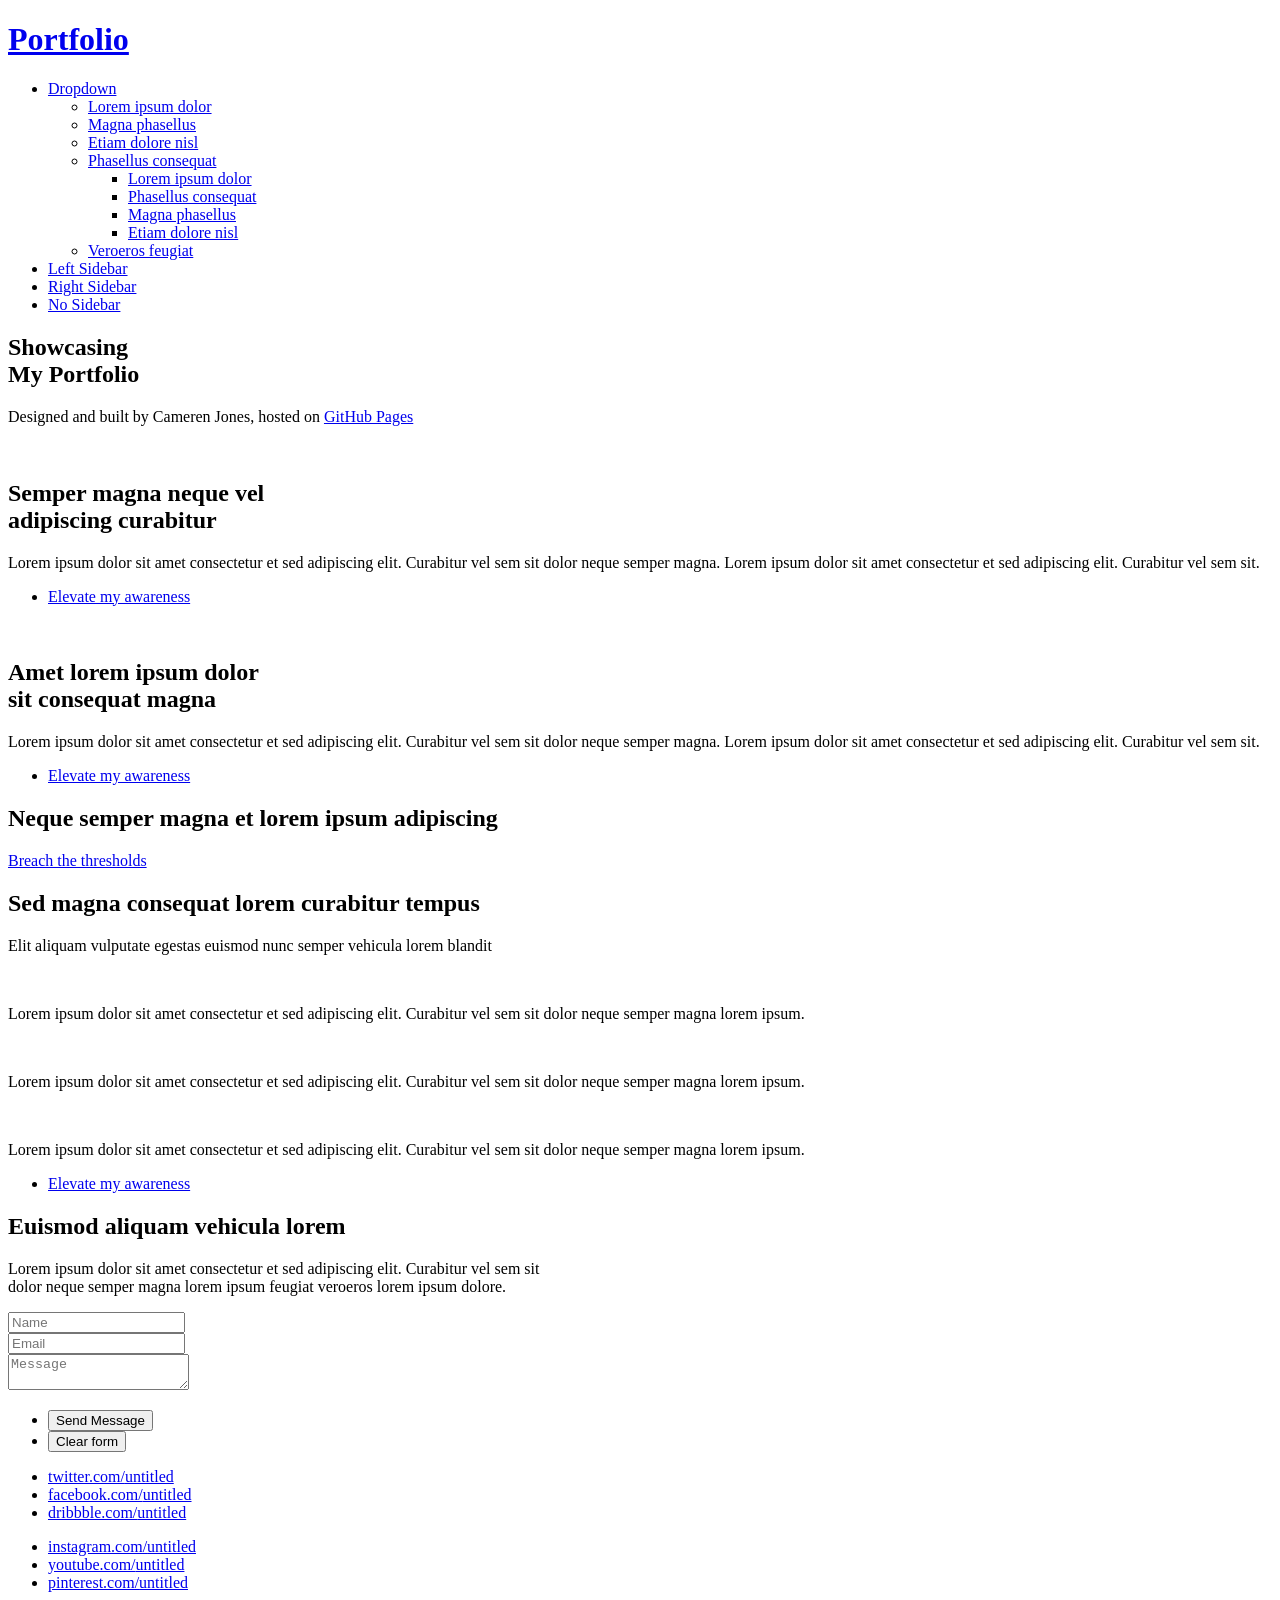
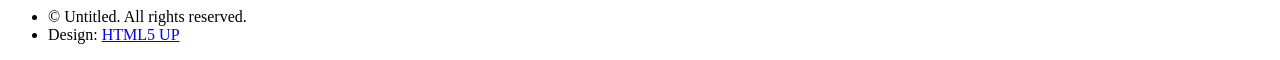
==== index.html @ 34ec031c "Add files via upload" ====
<!DOCTYPE HTML>
<!--
	Telephasic by HTML5 UP
	html5up.net | @ajlkn
	Free for personal and commercial use under the CCA 3.0 license (html5up.net/license)
-->
<html>
	<head>
		<title>Telephasic by HTML5 UP</title>
		<meta charset="utf-8" />
		<meta name="viewport" content="width=device-width, initial-scale=1, user-scalable=no" />
		<link rel="stylesheet" href="assets/css/main.css" />
	</head>
	<body class="homepage is-preload">
		<div id="page-wrapper">

			<!-- Header -->
				<div id="header-wrapper">
					<div id="header" class="container">

						<!-- Logo -->
							<h1 id="logo"><a href="index.html">Portfolio</a></h1>

						<!-- Nav -->
							<nav id="nav">
								<ul>
									<li>
										<a href="#">Dropdown</a>
										<ul>
											<li><a href="#">Lorem ipsum dolor</a></li>
											<li><a href="#">Magna phasellus</a></li>
											<li><a href="#">Etiam dolore nisl</a></li>
											<li>
												<a href="#">Phasellus consequat</a>
												<ul>
													<li><a href="#">Lorem ipsum dolor</a></li>
													<li><a href="#">Phasellus consequat</a></li>
													<li><a href="#">Magna phasellus</a></li>
													<li><a href="#">Etiam dolore nisl</a></li>
												</ul>
											</li>
											<li><a href="#">Veroeros feugiat</a></li>
										</ul>
									</li>
									<li><a href="left-sidebar.html">Left Sidebar</a></li>
									<li class="break"><a href="right-sidebar.html">Right Sidebar</a></li>
									<li><a href="no-sidebar.html">No Sidebar</a></li>
								</ul>
							</nav>

					</div>

					<!-- Hero -->
						<section id="hero" class="container">
							<header>
								<h2>Showcasing
								<br />
								My Portfolio</h2>
							</header>
							<p>Designed and built by Cameren Jones, hosted on <a href="https://github.com/Camisudo/camisudo.github.io">GitHub Pages</a>
							<br />
							</li>
							</ul>
						</section>

				</div>

			<!-- Features 1 -->
				<div class="wrapper">
					<div class="container">
						<div class="row">
							<section class="col-6 col-12-narrower feature">
								<div class="image-wrapper first">
									<a href="#" class="image featured first"><img src="images/pic01.jpg" alt="" /></a>
								</div>
								<header>
									<h2>Semper magna neque vel<br />
									adipiscing curabitur</h2>
								</header>
								<p>Lorem ipsum dolor sit amet consectetur et sed adipiscing elit. Curabitur vel
								sem sit dolor neque semper magna. Lorem ipsum dolor sit amet consectetur et sed
								adipiscing elit. Curabitur vel sem sit.</p>
								<ul class="actions">
									<li><a href="#" class="button">Elevate my awareness</a></li>
								</ul>
							</section>
							<section class="col-6 col-12-narrower feature">
								<div class="image-wrapper">
									<a href="#" class="image featured"><img src="images/pic02.jpg" alt="" /></a>
								</div>
								<header>
									<h2>Amet lorem ipsum dolor<br />
									sit consequat magna</h2>
								</header>
								<p>Lorem ipsum dolor sit amet consectetur et sed adipiscing elit. Curabitur vel
								sem sit dolor neque semper magna. Lorem ipsum dolor sit amet consectetur et sed
								adipiscing elit. Curabitur vel sem sit.</p>
								<ul class="actions">
									<li><a href="#" class="button">Elevate my awareness</a></li>
								</ul>
							</section>
						</div>
					</div>
				</div>

			<!-- Promo -->
				<div id="promo-wrapper">
					<section id="promo">
						<h2>Neque semper magna et lorem ipsum adipiscing</h2>
						<a href="#" class="button">Breach the thresholds</a>
					</section>
				</div>

			<!-- Features 2 -->
				<div class="wrapper">
					<section class="container">
						<header class="major">
							<h2>Sed magna consequat lorem curabitur tempus</h2>
							<p>Elit aliquam vulputate egestas euismod nunc semper vehicula lorem blandit</p>
						</header>
						<div class="row features">
							<section class="col-4 col-12-narrower feature">
								<div class="image-wrapper first">
									<a href="#" class="image featured"><img src="images/pic03.jpg" alt="" /></a>
								</div>
								<p>Lorem ipsum dolor sit amet consectetur et sed adipiscing elit. Curabitur
								vel sem sit dolor neque semper magna lorem ipsum.</p>
							</section>
							<section class="col-4 col-12-narrower feature">
								<div class="image-wrapper">
									<a href="#" class="image featured"><img src="images/pic04.jpg" alt="" /></a>
								</div>
								<p>Lorem ipsum dolor sit amet consectetur et sed adipiscing elit. Curabitur
								vel sem sit dolor neque semper magna lorem ipsum.</p>
							</section>
							<section class="col-4 col-12-narrower feature">
								<div class="image-wrapper">
									<a href="#" class="image featured"><img src="images/pic05.jpg" alt="" /></a>
								</div>
								<p>Lorem ipsum dolor sit amet consectetur et sed adipiscing elit. Curabitur
								vel sem sit dolor neque semper magna lorem ipsum.</p>
							</section>
						</div>
						<ul class="actions major">
							<li><a href="#" class="button">Elevate my awareness</a></li>
						</ul>
					</section>
				</div>

			<!-- Footer -->
				<div id="footer-wrapper">
					<div id="footer" class="container">
						<header class="major">
							<h2>Euismod aliquam vehicula lorem</h2>
							<p>Lorem ipsum dolor sit amet consectetur et sed adipiscing elit. Curabitur vel sem sit<br />
							dolor neque semper magna lorem ipsum feugiat veroeros lorem ipsum dolore.</p>
						</header>
						<div class="row">
							<section class="col-6 col-12-narrower">
								<form method="post" action="#">
									<div class="row gtr-50">
										<div class="col-6 col-12-mobile">
											<input name="name" placeholder="Name" type="text" />
										</div>
										<div class="col-6 col-12-mobile">
											<input name="email" placeholder="Email" type="text" />
										</div>
										<div class="col-12">
											<textarea name="message" placeholder="Message"></textarea>
										</div>
										<div class="col-12">
											<ul class="actions">
												<li><input type="submit" value="Send Message" /></li>
												<li><input type="reset" value="Clear form" /></li>
											</ul>
										</div>
									</div>
								</form>
							</section>
							<section class="col-6 col-12-narrower">
								<div class="row gtr-0">
									<ul class="divided icons col-6 col-12-mobile">
										<li class="icon brands fa-twitter"><a href="#"><span class="extra">twitter.com/</span>untitled</a></li>
										<li class="icon brands fa-facebook-f"><a href="#"><span class="extra">facebook.com/</span>untitled</a></li>
										<li class="icon brands fa-dribbble"><a href="#"><span class="extra">dribbble.com/</span>untitled</a></li>
									</ul>
									<ul class="divided icons col-6 col-12-mobile">
										<li class="icon brands fa-instagram"><a href="#"><span class="extra">instagram.com/</span>untitled</a></li>
										<li class="icon brands fa-youtube"><a href="#"><span class="extra">youtube.com/</span>untitled</a></li>
										<li class="icon brands fa-pinterest"><a href="#"><span class="extra">pinterest.com/</span>untitled</a></li>
									</ul>
								</div>
							</section>
						</div>
					</div>
					<div id="copyright" class="container">
						<ul class="menu">
							<li>&copy; Untitled. All rights reserved.</li><li>Design: <a href="http://html5up.net">HTML5 UP</a></li>
						</ul>
					</div>
				</div>

		</div>

		<!-- Scripts -->
			<script src="assets/js/jquery.min.js"></script>
			<script src="assets/js/jquery.dropotron.min.js"></script>
			<script src="assets/js/browser.min.js"></script>
			<script src="assets/js/breakpoints.min.js"></script>
			<script src="assets/js/util.js"></script>
			<script src="assets/js/main.js"></script>

	</body>
</html>
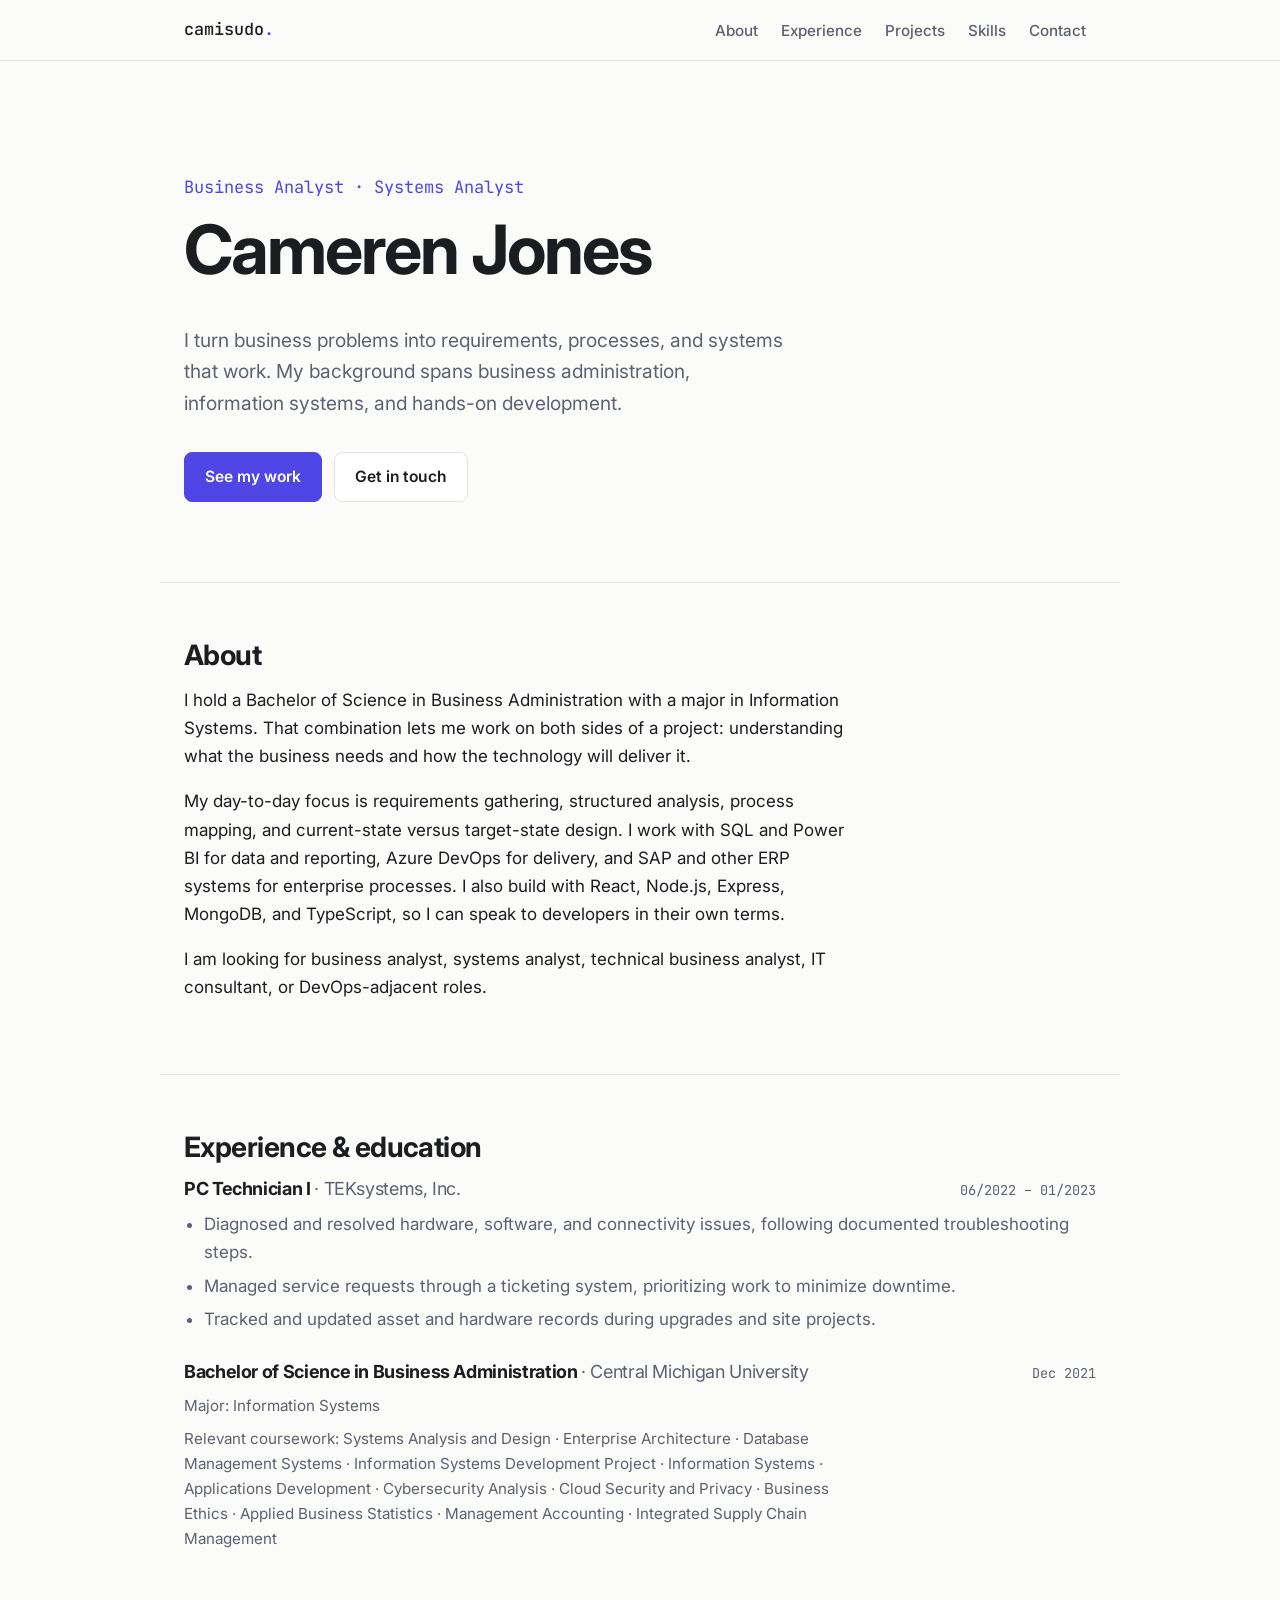
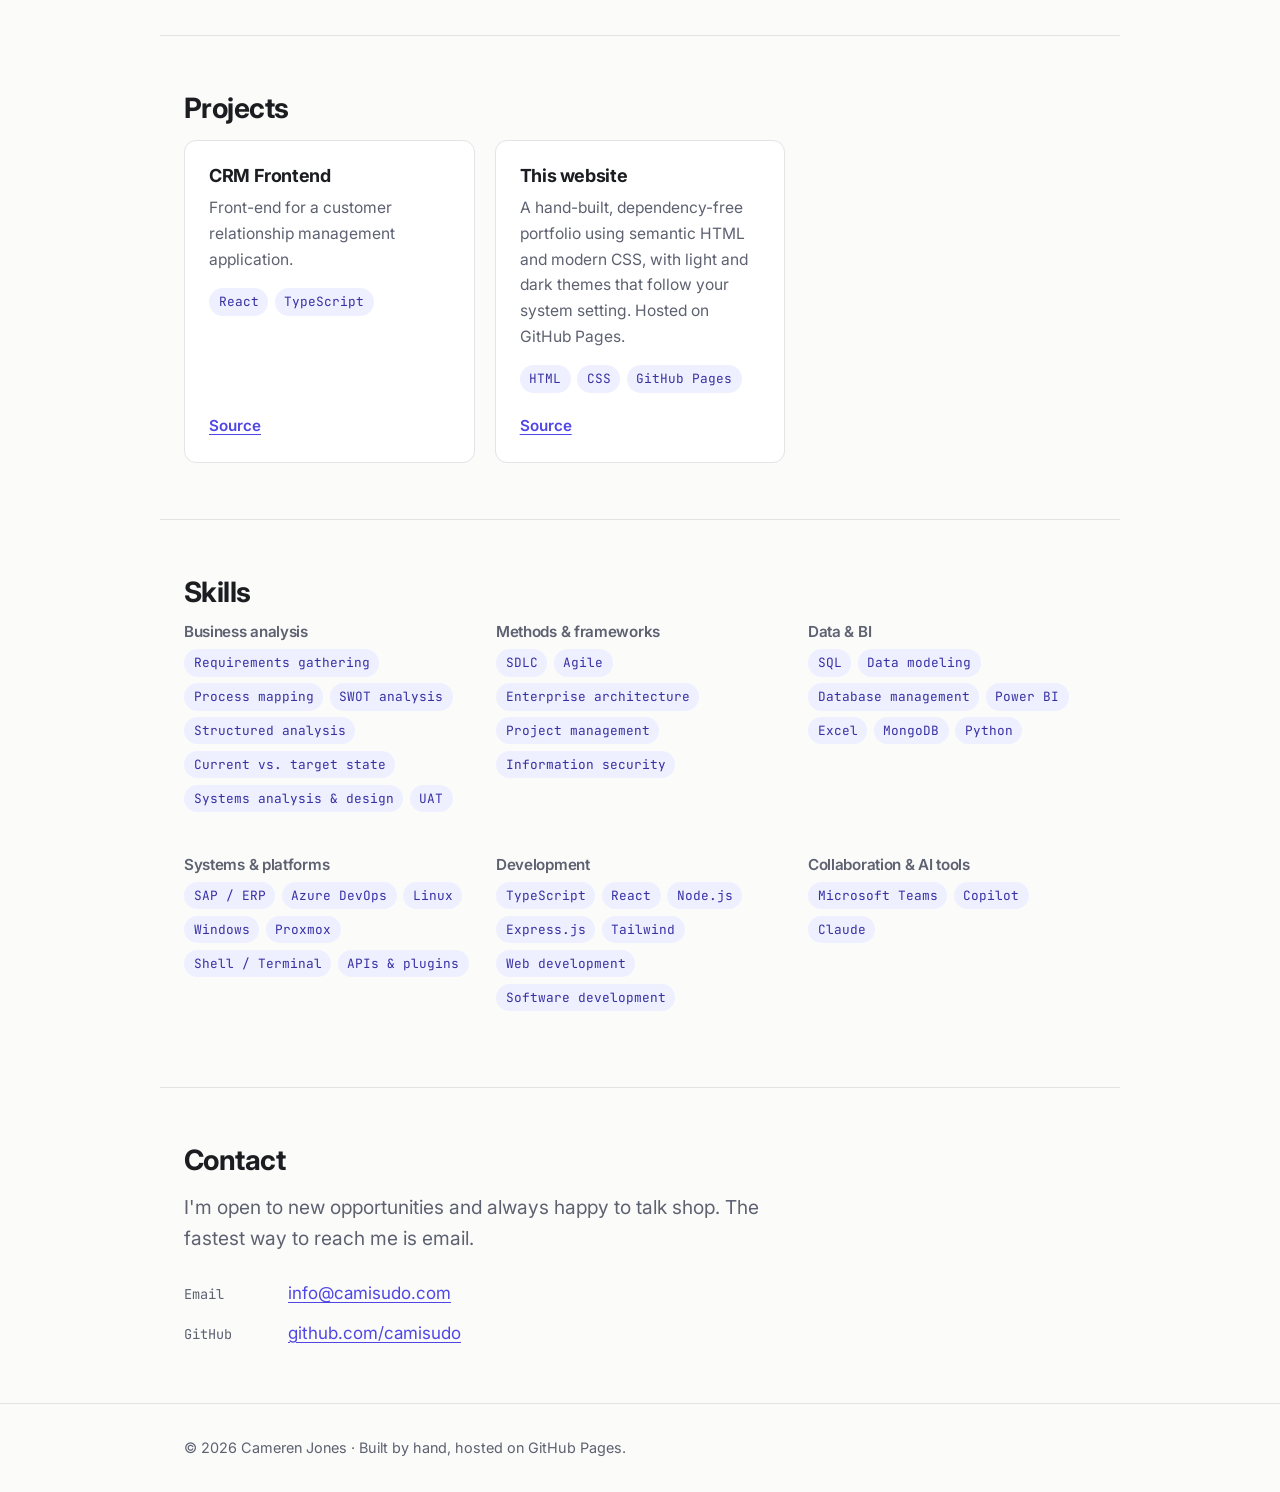
==== commit 28988b32: "Redesign portfolio for business analyst positioning - Single-page layout, light/dark theme follows s" ====
--- a/index.html
+++ b/index.html
@@ -1,214 +1,150 @@
-<!DOCTYPE HTML>
-<!--
-	Telephasic by HTML5 UP
-	html5up.net | @ajlkn
-	Free for personal and commercial use under the CCA 3.0 license (html5up.net/license)
--->
-<html>
-	<head>
-		<title>Telephasic by HTML5 UP</title>
-		<meta charset="utf-8" />
-		<meta name="viewport" content="width=device-width, initial-scale=1, user-scalable=no" />
-		<link rel="stylesheet" href="assets/css/main.css" />
-	</head>
-	<body class="homepage is-preload">
-		<div id="page-wrapper">
-
-			<!-- Header -->
-				<div id="header-wrapper">
-					<div id="header" class="container">
-
-						<!-- Logo -->
-							<h1 id="logo"><a href="index.html">Portfolio</a></h1>
-
-						<!-- Nav -->
-							<nav id="nav">
-								<ul>
-									<li>
-										<a href="#">Dropdown</a>
-										<ul>
-											<li><a href="#">Lorem ipsum dolor</a></li>
-											<li><a href="#">Magna phasellus</a></li>
-											<li><a href="#">Etiam dolore nisl</a></li>
-											<li>
-												<a href="#">Phasellus consequat</a>
-												<ul>
-													<li><a href="#">Lorem ipsum dolor</a></li>
-													<li><a href="#">Phasellus consequat</a></li>
-													<li><a href="#">Magna phasellus</a></li>
-													<li><a href="#">Etiam dolore nisl</a></li>
-												</ul>
-											</li>
-											<li><a href="#">Veroeros feugiat</a></li>
-										</ul>
-									</li>
-									<li><a href="left-sidebar.html">Left Sidebar</a></li>
-									<li class="break"><a href="right-sidebar.html">Right Sidebar</a></li>
-									<li><a href="no-sidebar.html">No Sidebar</a></li>
-								</ul>
-							</nav>
-
-					</div>
-
-					<!-- Hero -->
-						<section id="hero" class="container">
-							<header>
-								<h2>Showcasing
-								<br />
-								My Portfolio</h2>
-							</header>
-							<p>Designed and built by Cameren Jones, hosted on <a href="https://github.com/Camisudo/camisudo.github.io">GitHub Pages</a>
-							<br />
-							</li>
-							</ul>
-						</section>
-
-				</div>
-
-			<!-- Features 1 -->
-				<div class="wrapper">
-					<div class="container">
-						<div class="row">
-							<section class="col-6 col-12-narrower feature">
-								<div class="image-wrapper first">
-									<a href="#" class="image featured first"><img src="images/pic01.jpg" alt="" /></a>
-								</div>
-								<header>
-									<h2>Semper magna neque vel<br />
-									adipiscing curabitur</h2>
-								</header>
-								<p>Lorem ipsum dolor sit amet consectetur et sed adipiscing elit. Curabitur vel
-								sem sit dolor neque semper magna. Lorem ipsum dolor sit amet consectetur et sed
-								adipiscing elit. Curabitur vel sem sit.</p>
-								<ul class="actions">
-									<li><a href="#" class="button">Elevate my awareness</a></li>
-								</ul>
-							</section>
-							<section class="col-6 col-12-narrower feature">
-								<div class="image-wrapper">
-									<a href="#" class="image featured"><img src="images/pic02.jpg" alt="" /></a>
-								</div>
-								<header>
-									<h2>Amet lorem ipsum dolor<br />
-									sit consequat magna</h2>
-								</header>
-								<p>Lorem ipsum dolor sit amet consectetur et sed adipiscing elit. Curabitur vel
-								sem sit dolor neque semper magna. Lorem ipsum dolor sit amet consectetur et sed
-								adipiscing elit. Curabitur vel sem sit.</p>
-								<ul class="actions">
-									<li><a href="#" class="button">Elevate my awareness</a></li>
-								</ul>
-							</section>
-						</div>
-					</div>
-				</div>
-
-			<!-- Promo -->
-				<div id="promo-wrapper">
-					<section id="promo">
-						<h2>Neque semper magna et lorem ipsum adipiscing</h2>
-						<a href="#" class="button">Breach the thresholds</a>
-					</section>
-				</div>
-
-			<!-- Features 2 -->
-				<div class="wrapper">
-					<section class="container">
-						<header class="major">
-							<h2>Sed magna consequat lorem curabitur tempus</h2>
-							<p>Elit aliquam vulputate egestas euismod nunc semper vehicula lorem blandit</p>
-						</header>
-						<div class="row features">
-							<section class="col-4 col-12-narrower feature">
-								<div class="image-wrapper first">
-									<a href="#" class="image featured"><img src="images/pic03.jpg" alt="" /></a>
-								</div>
-								<p>Lorem ipsum dolor sit amet consectetur et sed adipiscing elit. Curabitur
-								vel sem sit dolor neque semper magna lorem ipsum.</p>
-							</section>
-							<section class="col-4 col-12-narrower feature">
-								<div class="image-wrapper">
-									<a href="#" class="image featured"><img src="images/pic04.jpg" alt="" /></a>
-								</div>
-								<p>Lorem ipsum dolor sit amet consectetur et sed adipiscing elit. Curabitur
-								vel sem sit dolor neque semper magna lorem ipsum.</p>
-							</section>
-							<section class="col-4 col-12-narrower feature">
-								<div class="image-wrapper">
-									<a href="#" class="image featured"><img src="images/pic05.jpg" alt="" /></a>
-								</div>
-								<p>Lorem ipsum dolor sit amet consectetur et sed adipiscing elit. Curabitur
-								vel sem sit dolor neque semper magna lorem ipsum.</p>
-							</section>
-						</div>
-						<ul class="actions major">
-							<li><a href="#" class="button">Elevate my awareness</a></li>
-						</ul>
-					</section>
-				</div>
-
-			<!-- Footer -->
-				<div id="footer-wrapper">
-					<div id="footer" class="container">
-						<header class="major">
-							<h2>Euismod aliquam vehicula lorem</h2>
-							<p>Lorem ipsum dolor sit amet consectetur et sed adipiscing elit. Curabitur vel sem sit<br />
-							dolor neque semper magna lorem ipsum feugiat veroeros lorem ipsum dolore.</p>
-						</header>
-						<div class="row">
-							<section class="col-6 col-12-narrower">
-								<form method="post" action="#">
-									<div class="row gtr-50">
-										<div class="col-6 col-12-mobile">
-											<input name="name" placeholder="Name" type="text" />
-										</div>
-										<div class="col-6 col-12-mobile">
-											<input name="email" placeholder="Email" type="text" />
-										</div>
-										<div class="col-12">
-											<textarea name="message" placeholder="Message"></textarea>
-										</div>
-										<div class="col-12">
-											<ul class="actions">
-												<li><input type="submit" value="Send Message" /></li>
-												<li><input type="reset" value="Clear form" /></li>
-											</ul>
-										</div>
-									</div>
-								</form>
-							</section>
-							<section class="col-6 col-12-narrower">
-								<div class="row gtr-0">
-									<ul class="divided icons col-6 col-12-mobile">
-										<li class="icon brands fa-twitter"><a href="#"><span class="extra">twitter.com/</span>untitled</a></li>
-										<li class="icon brands fa-facebook-f"><a href="#"><span class="extra">facebook.com/</span>untitled</a></li>
-										<li class="icon brands fa-dribbble"><a href="#"><span class="extra">dribbble.com/</span>untitled</a></li>
-									</ul>
-									<ul class="divided icons col-6 col-12-mobile">
-										<li class="icon brands fa-instagram"><a href="#"><span class="extra">instagram.com/</span>untitled</a></li>
-										<li class="icon brands fa-youtube"><a href="#"><span class="extra">youtube.com/</span>untitled</a></li>
-										<li class="icon brands fa-pinterest"><a href="#"><span class="extra">pinterest.com/</span>untitled</a></li>
-									</ul>
-								</div>
-							</section>
-						</div>
-					</div>
-					<div id="copyright" class="container">
-						<ul class="menu">
-							<li>&copy; Untitled. All rights reserved.</li><li>Design: <a href="http://html5up.net">HTML5 UP</a></li>
-						</ul>
-					</div>
-				</div>
-
-		</div>
-
-		<!-- Scripts -->
-			<script src="assets/js/jquery.min.js"></script>
-			<script src="assets/js/jquery.dropotron.min.js"></script>
-			<script src="assets/js/browser.min.js"></script>
-			<script src="assets/js/breakpoints.min.js"></script>
-			<script src="assets/js/util.js"></script>
-			<script src="assets/js/main.js"></script>
-
-	</body>
-</html>+<!DOCTYPE html>
+<html lang="en">
+<head>
+  <meta charset="utf-8" />
+  <meta name="viewport" content="width=device-width, initial-scale=1" />
+  <title>Cameren Jones — Business Analyst</title>
+  <meta name="description" content="Cameren Jones: business analyst and systems analyst with a BS in Business Administration (Information Systems). Requirements, process design, data, and systems." />
+  <meta property="og:title" content="Cameren Jones — Business Analyst" />
+  <meta property="og:description" content="Business analyst bridging business needs and technology: requirements, process design, data, and systems." />
+  <meta property="og:url" content="https://www.camisudo.com/" />
+  <meta property="og:type" content="website" />
+  <link rel="canonical" href="https://www.camisudo.com/" />
+  <link rel="icon" href="favicon.svg" type="image/svg+xml" />
+  <link rel="preconnect" href="https://fonts.googleapis.com" />
+  <link rel="preconnect" href="https://fonts.gstatic.com" crossorigin />
+  <link href="https://fonts.googleapis.com/css2?family=Inter:wght@400;500;600;700&family=JetBrains+Mono:wght@400;500&display=swap" rel="stylesheet" />
+  <link rel="stylesheet" href="style.css" />
+</head>
+<body>
+  <a class="skip" href="#main">Skip to content</a>
+
+  <header class="site-header">
+    <div class="container nav">
+      <a class="brand" href="#top">camisudo<span class="accent">.</span></a>
+      <nav aria-label="Main">
+        <ul>
+          <li><a href="#about">About</a></li>
+          <li><a href="#experience">Experience</a></li>
+          <li><a href="#projects">Projects</a></li>
+          <li><a href="#skills">Skills</a></li>
+          <li><a href="#contact">Contact</a></li>
+        </ul>
+      </nav>
+    </div>
+  </header>
+
+  <main id="main">
+    <!-- Hero -->
+    <section class="hero container" id="top">
+      <p class="eyebrow">Business Analyst · Systems Analyst</p>
+      <h1>Cameren Jones</h1>
+      <p class="lede">I turn business problems into requirements, processes, and systems that work. My background spans business administration, information systems, and hands-on development.</p>
+      <div class="actions">
+        <a class="btn primary" href="#projects">See my work</a>
+        <a class="btn" href="#contact">Get in touch</a>
+      </div>
+    </section>
+
+    <!-- About -->
+    <section class="section container" id="about">
+      <h2>About</h2>
+      <div class="about">
+        <p>I hold a Bachelor of Science in Business Administration with a major in Information Systems. That combination lets me work on both sides of a project: understanding what the business needs and how the technology will deliver it.</p>
+        <p>My day-to-day focus is requirements gathering, structured analysis, process mapping, and current-state versus target-state design. I work with SQL and Power BI for data and reporting, Azure DevOps for delivery, and SAP and other ERP systems for enterprise processes. I also build with React, Node.js, Express, MongoDB, and TypeScript, so I can speak to developers in their own terms.</p>
+        <p>I am looking for business analyst, systems analyst, technical business analyst, IT consultant, or DevOps-adjacent roles.</p>
+      </div>
+    </section>
+
+    <!-- Experience & Education -->
+    <section class="section container" id="experience">
+      <h2>Experience &amp; education</h2>
+      <div class="job">
+        <div class="job-head"><h3>PC Technician I <span>· TEKsystems, Inc.</span></h3><span class="dates">06/2022 – 01/2023</span></div>
+        <ul class="duties">
+          <li>Diagnosed and resolved hardware, software, and connectivity issues, following documented troubleshooting steps.</li>
+          <li>Managed service requests through a ticketing system, prioritizing work to minimize downtime.</li>
+          <li>Tracked and updated asset and hardware records during upgrades and site projects.</li>
+        </ul>
+      </div>
+      <div class="job">
+        <div class="job-head"><h3>Bachelor of Science in Business Administration <span>· Central Michigan University</span></h3><span class="dates">Dec 2021</span></div>
+        <p class="meta-line">Major: Information Systems</p>
+        <p class="meta-line">Relevant coursework: Systems Analysis and Design · Enterprise Architecture · Database Management Systems · Information Systems Development Project · Information Systems · Applications Development · Cybersecurity Analysis · Cloud Security and Privacy · Business Ethics · Applied Business Statistics · Management Accounting · Integrated Supply Chain Management</p>
+      </div>
+    </section>
+
+    <!-- Projects -->
+    <section class="section container" id="projects">
+      <h2>Projects</h2>
+      <div class="grid">
+        <article class="card">
+          <h3>CRM Frontend</h3>
+          <p>Front-end for a customer relationship management application.</p>
+          <ul class="tags"><li>React</li><li>TypeScript</li></ul>
+          <div class="links">
+            <a href="https://github.com/camisudo/CRM-Frontend">Source</a>
+          </div>
+        </article>
+
+        <article class="card">
+          <h3>This website</h3>
+          <p>A hand-built, dependency-free portfolio using semantic HTML and modern CSS, with light and dark themes that follow your system setting. Hosted on GitHub Pages.</p>
+          <ul class="tags"><li>HTML</li><li>CSS</li><li>GitHub Pages</li></ul>
+          <div class="links">
+            <a href="https://github.com/camisudo/camisudo.github.io">Source</a>
+          </div>
+        </article>
+      </div>
+    </section>
+
+    <!-- Skills -->
+    <section class="section container" id="skills">
+      <h2>Skills</h2>
+      <div class="skills">
+        <div>
+          <h3>Business analysis</h3>
+          <ul class="tags"><li>Requirements gathering</li><li>Process mapping</li><li>SWOT analysis</li><li>Structured analysis</li><li>Current vs. target state</li><li>Systems analysis &amp; design</li><li>UAT</li></ul>
+        </div>
+        <div>
+          <h3>Methods &amp; frameworks</h3>
+          <ul class="tags"><li>SDLC</li><li>Agile</li><li>Enterprise architecture</li><li>Project management</li><li>Information security</li></ul>
+        </div>
+        <div>
+          <h3>Data &amp; BI</h3>
+          <ul class="tags"><li>SQL</li><li>Data modeling</li><li>Database management</li><li>Power BI</li><li>Excel</li><li>MongoDB</li><li>Python</li></ul>
+        </div>
+        <div>
+          <h3>Systems &amp; platforms</h3>
+          <ul class="tags"><li>SAP / ERP</li><li>Azure DevOps</li><li>Linux</li><li>Windows</li><li>Proxmox</li><li>Shell / Terminal</li><li>APIs &amp; plugins</li></ul>
+        </div>
+        <div>
+          <h3>Development</h3>
+          <ul class="tags"><li>TypeScript</li><li>React</li><li>Node.js</li><li>Express.js</li><li>Tailwind</li><li>Web development</li><li>Software development</li></ul>
+        </div>
+        <div>
+          <h3>Collaboration &amp; AI tools</h3>
+          <ul class="tags"><li>Microsoft Teams</li><li>Copilot</li><li>Claude</li></ul>
+        </div>
+      </div>
+    </section>
+
+    <!-- Contact -->
+    <section class="section container" id="contact">
+      <h2>Contact</h2>
+      <p class="lede">I'm open to new opportunities and always happy to talk shop. The fastest way to reach me is email.</p>
+      <ul class="contact">
+        <!-- Contact details -->
+        <li><span class="label">Email</span><a href="mailto:info@camisudo.com">info@camisudo.com</a></li>
+        <li><span class="label">GitHub</span><a href="https://github.com/camisudo">github.com/camisudo</a></li>
+      </ul>
+    </section>
+  </main>
+
+  <footer class="site-footer">
+    <div class="container">
+      <p>&copy; 2026 Cameren Jones · Built by hand, hosted on GitHub Pages.</p>
+    </div>
+  </footer>
+</body>
+</html>
--- a/style.css
+++ b/style.css
@@ -0,0 +1,146 @@
+:root {
+  --bg: #fbfbfa;
+  --surface: #ffffff;
+  --text: #1c1d21;
+  --muted: #5d6170;
+  --border: #e4e4e7;
+  --accent: #4f46e5;
+  --accent-contrast: #ffffff;
+  --tag-bg: #eef0ff;
+  --tag-text: #3730a3;
+  --radius: 12px;
+  --max: 960px;
+  --font: "Inter", system-ui, -apple-system, "Segoe UI", Roboto, sans-serif;
+  --mono: "JetBrains Mono", ui-monospace, SFMono-Regular, Menlo, monospace;
+  color-scheme: light dark;
+}
+
+@media (prefers-color-scheme: dark) {
+  :root {
+    --bg: #0f1014;
+    --surface: #17181e;
+    --text: #e8e8ec;
+    --muted: #9a9caa;
+    --border: #2a2c35;
+    --accent: #8b85ff;
+    --accent-contrast: #0f1014;
+    --tag-bg: #23243a;
+    --tag-text: #c7c4ff;
+  }
+}
+
+*, *::before, *::after { box-sizing: border-box; }
+
+html { scroll-behavior: smooth; scroll-padding-top: 4.5rem; }
+@media (prefers-reduced-motion: reduce) { html { scroll-behavior: auto; } }
+
+body {
+  margin: 0;
+  background: var(--bg);
+  color: var(--text);
+  font-family: var(--font);
+  font-size: 1.0625rem;
+  line-height: 1.65;
+  -webkit-font-smoothing: antialiased;
+}
+
+a { color: var(--accent); text-underline-offset: 3px; }
+a:hover { text-decoration-thickness: 2px; }
+:focus-visible { outline: 2px solid var(--accent); outline-offset: 3px; border-radius: 4px; }
+
+h1, h2, h3 { line-height: 1.2; letter-spacing: -0.02em; margin: 0 0 0.5em; }
+h2 { font-size: 1.75rem; }
+h3 { font-size: 1.125rem; }
+p { margin: 0 0 1em; }
+
+.container { width: 100%; max-width: var(--max); margin: 0 auto; padding: 0 1rem; }
+@media (min-width: 640px) { .container { padding: 0 1.5rem; } }
+
+.skip {
+  position: absolute; left: -999px; top: 0.5rem;
+  background: var(--accent); color: var(--accent-contrast);
+  padding: 0.5rem 1rem; border-radius: 6px; z-index: 100;
+}
+.skip:focus { left: 0.5rem; }
+
+/* Header */
+.site-header {
+  position: sticky; top: 0; z-index: 10;
+  background: color-mix(in srgb, var(--bg) 85%, transparent);
+  backdrop-filter: blur(8px);
+  border-bottom: 1px solid var(--border);
+}
+.nav { display: flex; align-items: center; justify-content: space-between; gap: 1rem; height: 3.75rem; }
+.brand { font-family: var(--mono); font-weight: 500; color: var(--text); text-decoration: none; font-size: 1.05rem; }
+.accent { color: var(--accent); }
+.nav ul { display: flex; gap: 0.25rem; list-style: none; margin: 0; padding: 0; }
+.nav a:not(.brand) {
+  color: var(--muted); text-decoration: none; font-size: 0.95rem; font-weight: 500;
+  padding: 0.4rem 0.6rem; border-radius: 6px;
+}
+.nav a:not(.brand):hover { color: var(--text); background: var(--tag-bg); }
+@media (max-width: 480px) {
+  .nav ul { gap: 0; }
+  .nav a:not(.brand) { font-size: 0.875rem; padding: 0.4rem 0.4rem; }
+}
+
+/* Hero */
+.hero { padding-top: 5rem; padding-bottom: 4rem; }
+@media (min-width: 640px) { .hero { padding-top: 7rem; padding-bottom: 5rem; } }
+.eyebrow { font-family: var(--mono); color: var(--accent); margin-bottom: 0.5rem; }
+.hero h1 { font-size: clamp(2.5rem, 8vw, 4.25rem); font-weight: 700; letter-spacing: -0.03em; }
+.lede { font-size: 1.2rem; color: var(--muted); max-width: 38rem; }
+.actions { display: flex; flex-wrap: wrap; gap: 0.75rem; margin-top: 2rem; }
+
+.btn {
+  display: inline-block; padding: 0.7rem 1.25rem; border-radius: 8px;
+  border: 1px solid var(--border); background: var(--surface);
+  color: var(--text); font-weight: 600; font-size: 0.975rem; text-decoration: none;
+  transition: transform 0.15s ease, border-color 0.15s ease;
+}
+.btn:hover { border-color: var(--accent); transform: translateY(-1px); }
+.btn.primary { background: var(--accent); border-color: var(--accent); color: var(--accent-contrast); }
+
+/* Sections */
+.section { padding-top: 3.5rem; padding-bottom: 3.5rem; border-top: 1px solid var(--border); }
+.about { max-width: 42rem; }
+
+.grid { display: grid; gap: 1.25rem; grid-template-columns: repeat(auto-fill, minmax(min(100%, 270px), 1fr)); }
+.card {
+  display: flex; flex-direction: column;
+  background: var(--surface); border: 1px solid var(--border); border-radius: var(--radius);
+  padding: 1.5rem; transition: border-color 0.15s ease, transform 0.15s ease;
+}
+.card:hover { border-color: var(--accent); transform: translateY(-2px); }
+.card p { color: var(--muted); font-size: 0.975rem; }
+.card .links { margin-top: auto; display: flex; gap: 1rem; font-weight: 600; font-size: 0.95rem; }
+
+.tags { display: flex; flex-wrap: wrap; gap: 0.4rem; list-style: none; padding: 0; margin: 0 0 1.25rem; }
+.tags li {
+  font-family: var(--mono); font-size: 0.8rem;
+  background: var(--tag-bg); color: var(--tag-text);
+  padding: 0.2rem 0.6rem; border-radius: 999px;
+}
+
+.skills { display: grid; gap: 1.5rem; grid-template-columns: repeat(auto-fit, minmax(min(100%, 220px), 1fr)); }
+.skills h3 { color: var(--muted); font-size: 0.95rem; font-weight: 600; }
+.resume { margin-top: 1.5rem; }
+
+.contact { list-style: none; padding: 0; margin: 1.5rem 0 0; display: grid; gap: 0.75rem; }
+.contact li { display: flex; flex-wrap: wrap; gap: 0.25rem 1rem; align-items: baseline; }
+.contact .label { font-family: var(--mono); font-size: 0.85rem; color: var(--muted); min-width: 5.5rem; }
+.contact a { overflow-wrap: anywhere; }
+
+/* Experience & education */
+.job { margin-bottom: 1.75rem; }
+.job-head { display: flex; justify-content: space-between; gap: 0.75rem; flex-wrap: wrap; align-items: baseline; }
+.job-head h3 { margin: 0; }
+.job-head h3 span { font-weight: 400; color: var(--muted); }
+.dates { color: var(--muted); font-family: var(--mono); font-size: 0.85rem; white-space: nowrap; }
+.duties { margin: 0.5rem 0 0; padding-left: 1.25rem; color: var(--muted); }
+.duties li { margin-bottom: 0.35rem; }
+.meta-line { color: var(--muted); font-size: 0.95rem; margin: 0.5rem 0 0; max-width: 42rem; }
+
+/* Footer */
+.site-footer { border-top: 1px solid var(--border); padding: 2rem 0; color: var(--muted); font-size: 0.9rem; }
+.site-footer p { margin: 0; }
